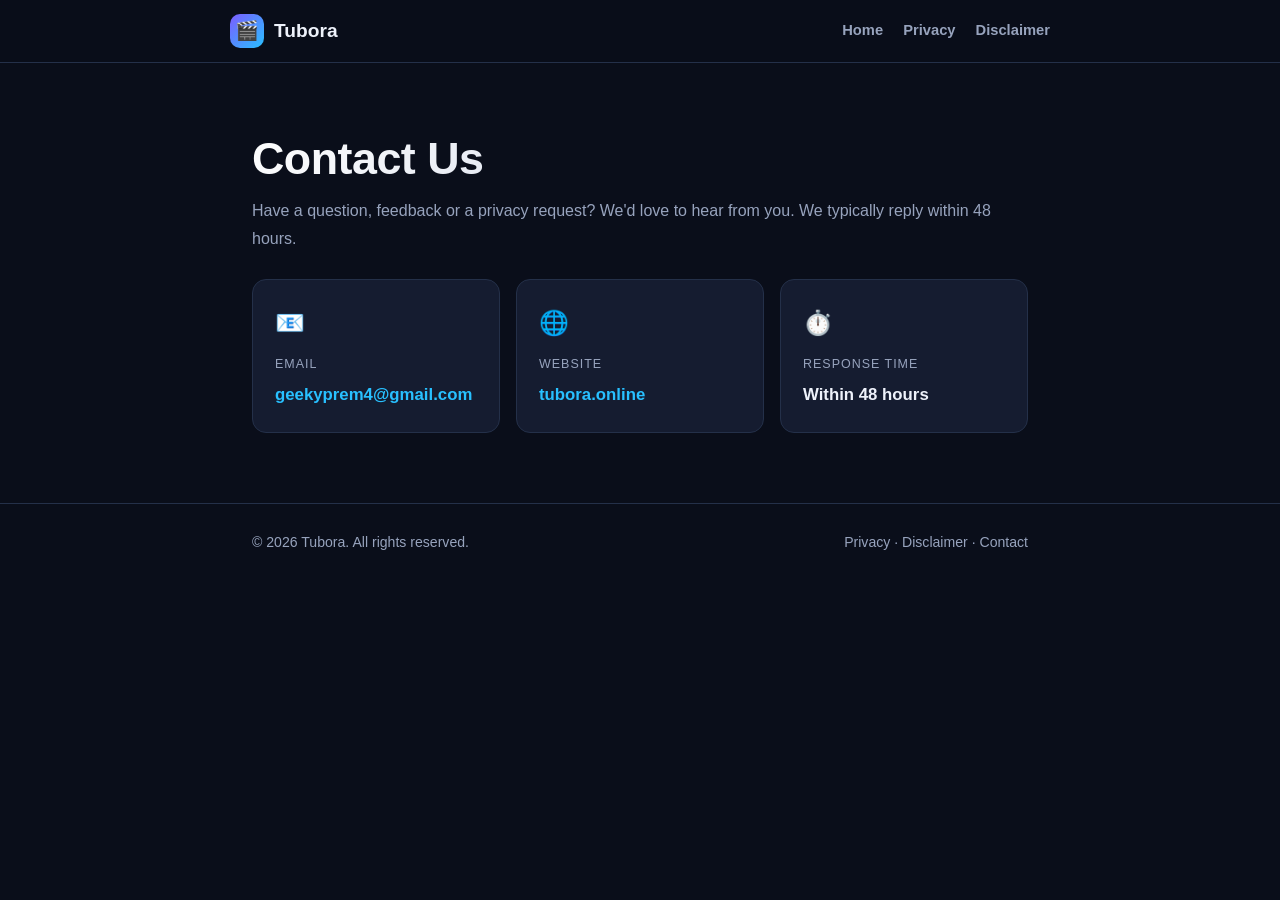
==== contact.html @ cfdba0dc "Rebuild as proper landing page: app intro, features, Play Store button, footer links + legal pages" ====
<!DOCTYPE html>
<html lang="en">
<head>
  <meta charset="UTF-8" />
  <meta name="viewport" content="width=device-width, initial-scale=1.0" />
  <title>Contact Us — Tubora</title>
  <meta name="description" content="Get in touch with the Tubora team." />
  <link rel="icon" href="data:image/svg+xml,<svg xmlns='http://www.w3.org/2000/svg' viewBox='0 0 100 100'><text y='.9em' font-size='90'>🎬</text></svg>" />
  <link rel="stylesheet" href="legal.css" />
</head>
<body>
  <header>
    <div class="wrap nav">
      <a class="brand" href="index.html"><span class="logo">🎬</span><span>Tubora</span></a>
      <nav class="nav-links">
        <a href="index.html">Home</a>
        <a href="privacy.html">Privacy</a>
        <a href="disclaimer.html">Disclaimer</a>
      </nav>
    </div>
  </header>

  <main class="wrap legal">
    <h1>Contact Us</h1>
    <p class="lead">Have a question, feedback or a privacy request? We'd love to hear from you. We typically reply within 48 hours.</p>

    <div class="contact-grid">
      <div class="contact-card">
        <div class="icon">📧</div>
        <div class="label">Email</div>
        <div class="value"><a href="mailto:geekyprem4@gmail.com">geekyprem4@gmail.com</a></div>
      </div>
      <div class="contact-card">
        <div class="icon">🌐</div>
        <div class="label">Website</div>
        <div class="value"><a href="https://tubora.online">tubora.online</a></div>
      </div>
      <div class="contact-card">
        <div class="icon">⏱️</div>
        <div class="label">Response Time</div>
        <div class="value">Within 48 hours</div>
      </div>
    </div>
  </main>

  <footer>
    <div class="wrap foot-bottom">
      <span>&copy; 2026 Tubora. All rights reserved.</span>
      <span><a href="privacy.html">Privacy</a> · <a href="disclaimer.html">Disclaimer</a> · <a href="contact.html">Contact</a></span>
    </div>
  </footer>
</body>
</html>
---- legal.css ----
:root {
  --bg: #0a0e1a;
  --bg-soft: #111729;
  --card: #151c30;
  --border: #243049;
  --text: #eef2fb;
  --muted: #97a3bd;
  --brand: #7c5cff;
  --brand-2: #28c0ff;
}
* { box-sizing: border-box; margin: 0; padding: 0; }
html { scroll-behavior: smooth; }
body {
  font-family: -apple-system, BlinkMacSystemFont, "Segoe UI", Roboto, Helvetica, Arial, sans-serif;
  background: var(--bg); color: var(--text); line-height: 1.75; -webkit-font-smoothing: antialiased;
}
a { color: var(--brand-2); text-decoration: none; }
a:hover { text-decoration: underline; }
.wrap { max-width: 820px; margin: 0 auto; padding: 0 22px; }

header {
  position: sticky; top: 0; z-index: 50;
  backdrop-filter: blur(12px); background: rgba(10,14,26,0.72);
  border-bottom: 1px solid var(--border);
}
.nav { display: flex; align-items: center; justify-content: space-between; padding: 14px 0; max-width: 820px; margin: 0 auto; }
.brand { display: flex; align-items: center; gap: 10px; font-weight: 800; font-size: 1.2rem; color: var(--text); }
.brand:hover { text-decoration: none; }
.brand .logo {
  width: 34px; height: 34px; border-radius: 10px;
  background: linear-gradient(135deg, var(--brand), var(--brand-2));
  display: grid; place-items: center; font-size: 19px;
}
.nav-links { display: flex; gap: 20px; }
.nav-links a { color: var(--muted); font-size: 0.92rem; font-weight: 600; }
.nav-links a:hover { color: var(--text); text-decoration: none; }

main.legal { padding: 56px 22px 70px; }
main.legal h1 {
  font-size: clamp(2rem, 5vw, 2.8rem); font-weight: 850; letter-spacing: -0.5px;
  background: linear-gradient(135deg, #fff, #b9c4dd);
  -webkit-background-clip: text; background-clip: text; -webkit-text-fill-color: transparent;
}
main.legal .updated {
  display: inline-block; margin: 14px 0 18px; padding: 5px 14px;
  border: 1px solid var(--border); border-radius: 999px; color: var(--muted); font-size: 0.82rem;
}
main.legal h2 { font-size: 1.4rem; margin: 34px 0 8px; }
main.legal p { color: #cdd6ea; margin-bottom: 12px; }
main.legal p.lead { color: var(--muted); }
main.legal ul { margin: 8px 0 16px 22px; }
main.legal li { color: #cdd6ea; margin-bottom: 8px; }

.contact-grid {
  display: grid; grid-template-columns: repeat(auto-fit, minmax(220px, 1fr));
  gap: 16px; margin-top: 26px;
}
.contact-card {
  background: var(--card); border: 1px solid var(--border); border-radius: 14px; padding: 22px;
}
.contact-card .icon { font-size: 24px; margin-bottom: 10px; }
.contact-card .label { color: var(--muted); font-size: 0.78rem; text-transform: uppercase; letter-spacing: 1px; }
.contact-card .value { font-weight: 700; font-size: 1.05rem; margin-top: 4px; word-break: break-word; }

footer { border-top: 1px solid var(--border); padding: 26px 0 40px; }
.foot-bottom {
  display: flex; justify-content: space-between; flex-wrap: wrap; gap: 10px;
  color: var(--muted); font-size: 0.88rem; max-width: 820px; margin: 0 auto; padding: 0 22px;
}
.foot-bottom a { color: var(--muted); }
.foot-bottom a:hover { color: var(--brand-2); }
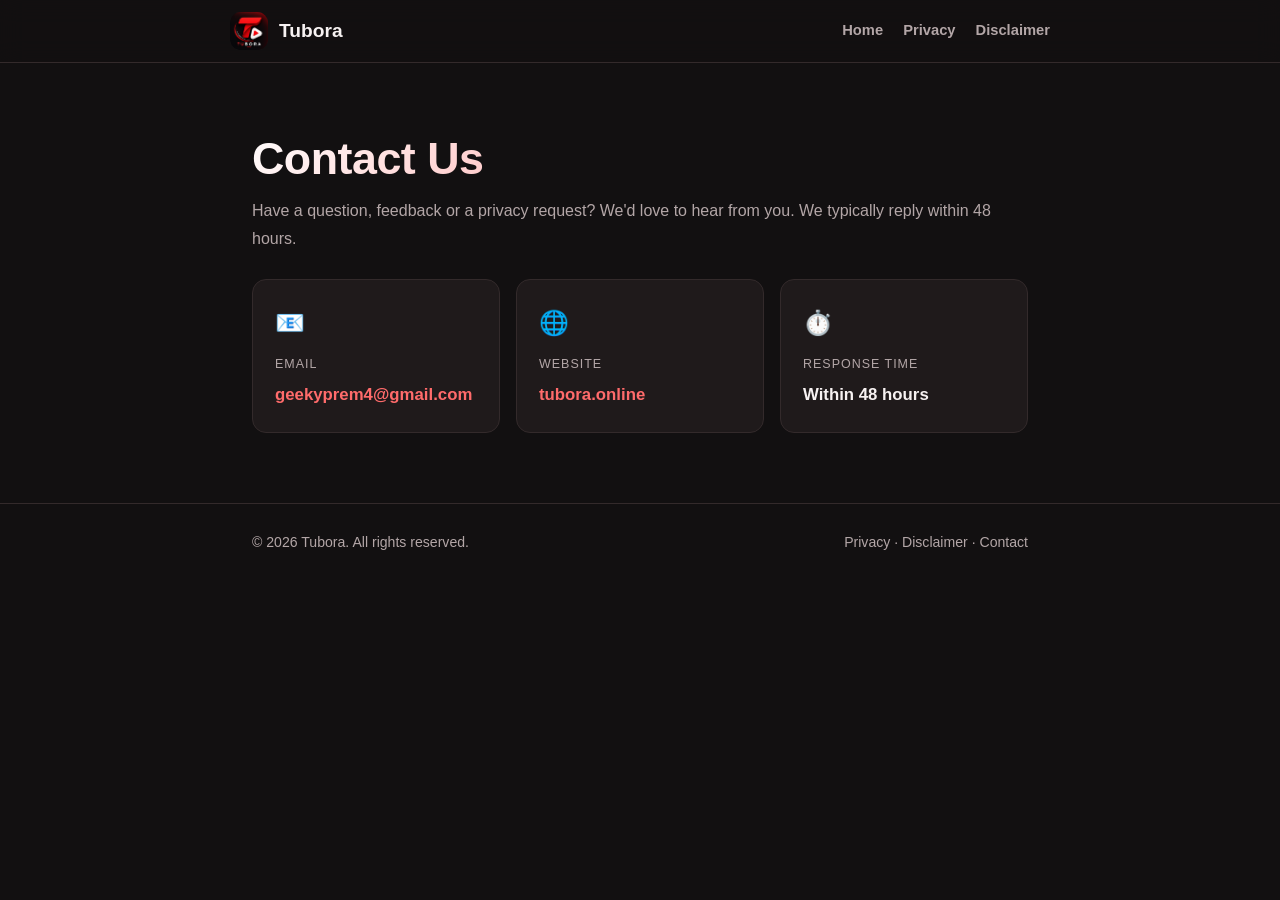
==== commit 2c59698c: "Match app theme: red color palette + real Tubora app logo across all pages" ====
--- a/contact.html
+++ b/contact.html
@@ -5,13 +5,13 @@
   <meta name="viewport" content="width=device-width, initial-scale=1.0" />
   <title>Contact Us — Tubora</title>
   <meta name="description" content="Get in touch with the Tubora team." />
-  <link rel="icon" href="data:image/svg+xml,<svg xmlns='http://www.w3.org/2000/svg' viewBox='0 0 100 100'><text y='.9em' font-size='90'>🎬</text></svg>" />
+  <link rel="icon" href="logo.png" />
   <link rel="stylesheet" href="legal.css" />
 </head>
 <body>
   <header>
     <div class="wrap nav">
-      <a class="brand" href="index.html"><span class="logo">🎬</span><span>Tubora</span></a>
+      <a class="brand" href="index.html"><img src="logo.png" alt="Tubora logo" /><span>Tubora</span></a>
       <nav class="nav-links">
         <a href="index.html">Home</a>
         <a href="privacy.html">Privacy</a>
--- a/legal.css
+++ b/legal.css
@@ -1,12 +1,13 @@
 :root {
-  --bg: #0a0e1a;
-  --bg-soft: #111729;
-  --card: #151c30;
-  --border: #243049;
-  --text: #eef2fb;
-  --muted: #97a3bd;
-  --brand: #7c5cff;
-  --brand-2: #28c0ff;
+  --bg: #121011;
+  --bg-soft: #1a1718;
+  --card: #1f1a1b;
+  --border: #332a2b;
+  --text: #f7f2f2;
+  --muted: #b3a6a7;
+  --brand: #E53935;
+  --brand-dark: #C62828;
+  --brand-light: #FF6B6B;
 }
 * { box-sizing: border-box; margin: 0; padding: 0; }
 html { scroll-behavior: smooth; }
@@ -14,23 +15,19 @@
   font-family: -apple-system, BlinkMacSystemFont, "Segoe UI", Roboto, Helvetica, Arial, sans-serif;
   background: var(--bg); color: var(--text); line-height: 1.75; -webkit-font-smoothing: antialiased;
 }
-a { color: var(--brand-2); text-decoration: none; }
+a { color: var(--brand-light); text-decoration: none; }
 a:hover { text-decoration: underline; }
 .wrap { max-width: 820px; margin: 0 auto; padding: 0 22px; }
 
 header {
   position: sticky; top: 0; z-index: 50;
-  backdrop-filter: blur(12px); background: rgba(10,14,26,0.72);
+  backdrop-filter: blur(12px); background: rgba(18,16,17,0.78);
   border-bottom: 1px solid var(--border);
 }
-.nav { display: flex; align-items: center; justify-content: space-between; padding: 14px 0; max-width: 820px; margin: 0 auto; }
-.brand { display: flex; align-items: center; gap: 10px; font-weight: 800; font-size: 1.2rem; color: var(--text); }
+.nav { display: flex; align-items: center; justify-content: space-between; padding: 12px 0; max-width: 820px; margin: 0 auto; }
+.brand { display: flex; align-items: center; gap: 11px; font-weight: 800; font-size: 1.2rem; color: var(--text); }
 .brand:hover { text-decoration: none; }
-.brand .logo {
-  width: 34px; height: 34px; border-radius: 10px;
-  background: linear-gradient(135deg, var(--brand), var(--brand-2));
-  display: grid; place-items: center; font-size: 19px;
-}
+.brand img { width: 38px; height: 38px; border-radius: 11px; }
 .nav-links { display: flex; gap: 20px; }
 .nav-links a { color: var(--muted); font-size: 0.92rem; font-weight: 600; }
 .nav-links a:hover { color: var(--text); text-decoration: none; }
@@ -38,7 +35,7 @@
 main.legal { padding: 56px 22px 70px; }
 main.legal h1 {
   font-size: clamp(2rem, 5vw, 2.8rem); font-weight: 850; letter-spacing: -0.5px;
-  background: linear-gradient(135deg, #fff, #b9c4dd);
+  background: linear-gradient(135deg, #fff, var(--brand-light));
   -webkit-background-clip: text; background-clip: text; -webkit-text-fill-color: transparent;
 }
 main.legal .updated {
@@ -46,10 +43,10 @@
   border: 1px solid var(--border); border-radius: 999px; color: var(--muted); font-size: 0.82rem;
 }
 main.legal h2 { font-size: 1.4rem; margin: 34px 0 8px; }
-main.legal p { color: #cdd6ea; margin-bottom: 12px; }
+main.legal p { color: #e2d6d7; margin-bottom: 12px; }
 main.legal p.lead { color: var(--muted); }
 main.legal ul { margin: 8px 0 16px 22px; }
-main.legal li { color: #cdd6ea; margin-bottom: 8px; }
+main.legal li { color: #e2d6d7; margin-bottom: 8px; }
 
 .contact-grid {
   display: grid; grid-template-columns: repeat(auto-fit, minmax(220px, 1fr));
@@ -68,4 +65,4 @@
   color: var(--muted); font-size: 0.88rem; max-width: 820px; margin: 0 auto; padding: 0 22px;
 }
 .foot-bottom a { color: var(--muted); }
-.foot-bottom a:hover { color: var(--brand-2); }
+.foot-bottom a:hover { color: var(--brand-light); }
